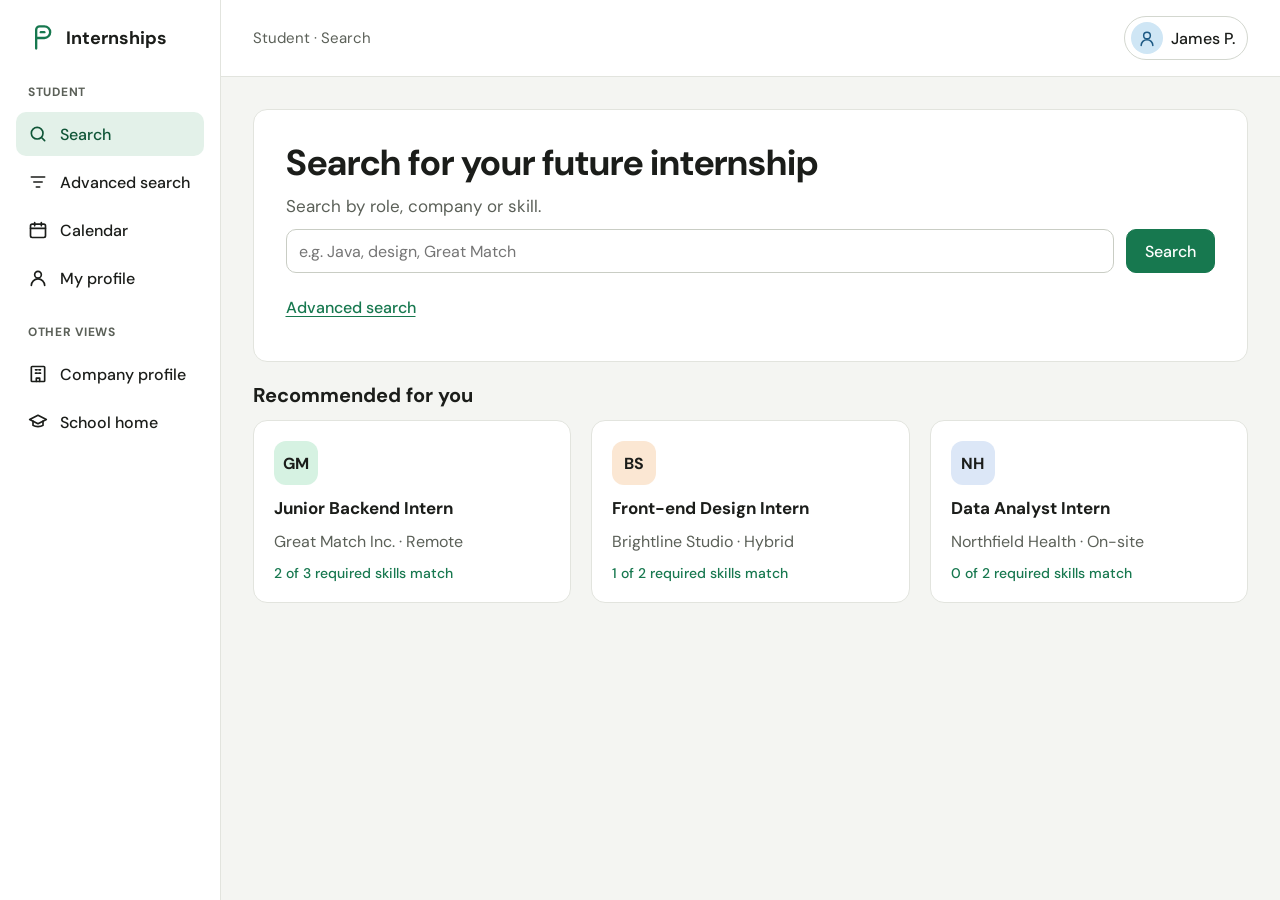
==== index.html @ 623d7b0b "Add files via upload" ====
<!doctype html>
<html lang="en">
<head>
  <meta charset="utf-8">
  <meta name="viewport" content="width=device-width, initial-scale=1">
  <title>Internships — Prototype</title>
  <link rel="preconnect" href="https://fonts.googleapis.com">
  <link href="https://fonts.googleapis.com/css2?family=DM+Sans:opsz,wght@9..40,400;9..40,500;9..40,700&display=swap" rel="stylesheet">
  <link rel="stylesheet" href="styles.css">
</head>
<body>
  <div id="app"></div>
  <script src="app.js"></script>
</body>
</html>
---- styles.css ----
:root {
  --bg: #F4F5F2;
  --surface: #FFFFFF;
  --ink: #1B1D1A;
  --ink-2: #3A3E37;
  --muted: #5B6058;
  --line: #E2E4DE;
  --soft: #EEF0EB;
  --accent: #17784F;
  --accent-dark: #0F5537;
  --accent-soft: #E3F1E9;
  --warn: #8A3A08;
  --warn-soft: #FBEADD;
}

* { box-sizing: border-box; }
body { margin: 0; background: var(--bg); color: var(--ink); font-family: 'DM Sans', system-ui, sans-serif; }
button, input, select, textarea { font: inherit; color: inherit; }
h1, h2, p { margin: 0; }
a { color: var(--accent); }

.sr-only { position: absolute; width: 1px; height: 1px; overflow: hidden; clip: rect(0 0 0 0); white-space: nowrap; }

/* Layout */
.shell { min-height: 100vh; display: flex; flex-wrap: wrap; align-items: stretch; position: relative; }
.sidebar { flex: 1 1 220px; max-width: 100%; padding: 24px 16px; background: var(--surface); border-right: 1px solid var(--line); display: flex; flex-direction: column; gap: 4px; }
.brand { display: flex; align-items: center; gap: 10px; padding: 0 12px 20px; font-weight: 700; font-size: 18px; }
.nav-label { font-size: 12px; font-weight: 700; letter-spacing: .06em; text-transform: uppercase; color: var(--muted); padding: 8px 12px; }
.nav-label.spaced { padding-top: 20px; }
.content { flex: 999 1 560px; min-width: 0; display: flex; flex-direction: column; }
.topbar { display: flex; align-items: center; justify-content: space-between; gap: 16px; padding: 16px 32px; border-bottom: 1px solid var(--line); background: var(--surface); }
.crumb { font-size: 15px; color: var(--muted); }
main { padding: 32px; max-width: 1080px; width: 100%; }
.stack { display: flex; flex-direction: column; gap: 20px; }
.stack-sm { display: flex; flex-direction: column; gap: 12px; }
.grid { display: grid; grid-template-columns: repeat(auto-fit, minmax(240px, 1fr)); gap: 20px; align-items: start; }
.grid-wide { display: grid; grid-template-columns: repeat(auto-fit, minmax(280px, 1fr)); gap: 20px; align-items: start; }
.row { display: flex; gap: 12px; flex-wrap: wrap; align-items: center; }
.between { justify-content: space-between; }

/* Components */
.card { background: var(--surface); border: 1px solid var(--line); border-radius: 14px; padding: 24px; }
.card.lg { padding: 32px; }
.btn { display: inline-flex; align-items: center; justify-content: center; gap: 8px; min-height: 44px; padding: 0 18px; border-radius: 10px; border: 1px solid #D3D7CF; background: var(--surface); cursor: pointer; font-weight: 500; }
.btn:hover { background: var(--soft); }
.btn-primary { background: var(--accent); border-color: var(--accent); color: #fff; }
.btn-primary:hover { background: var(--accent-dark); }
.link { background: none; border: 0; padding: 0; min-height: 44px; color: var(--accent); font-weight: 500; cursor: pointer; text-decoration: underline; text-underline-offset: 3px; text-align: left; }
.link.tight { min-height: 32px; }
.nav { display: flex; align-items: center; gap: 12px; width: 100%; min-height: 44px; padding: 0 12px; border: 0; border-radius: 10px; background: transparent; cursor: pointer; text-align: left; font-weight: 500; }
.nav:hover { background: #E9ECE6; }
.nav.active { background: var(--accent-soft); color: var(--accent-dark); }
.chip { display: inline-flex; align-items: center; gap: 6px; padding: 4px 10px; border-radius: 999px; background: var(--soft); font-size: 14px; }
.chip.ok { background: var(--accent-soft); color: var(--accent-dark); }
.chip.warn { background: var(--warn-soft); color: var(--warn); }
.chip.big { padding: 10px 16px; font-weight: 500; }
.chips { display: flex; flex-wrap: wrap; gap: 8px; }
.field { min-height: 44px; padding: 0 12px; border: 1px solid #C9CDC4; border-radius: 10px; background: var(--surface); width: 100%; }
.label { font-weight: 500; }
.muted { color: var(--muted); }
.body { line-height: 1.6; color: var(--ink-2); }
.eyebrow { font-size: 13px; font-weight: 700; text-transform: uppercase; letter-spacing: .05em; color: var(--muted); }
.match { font-size: 14px; font-weight: 500; color: var(--accent); }

.row-btn { display: flex; gap: 16px; align-items: flex-start; width: 100%; text-align: left; padding: 20px; border: 1px solid var(--line); border-radius: 14px; background: var(--surface); cursor: pointer; }
.row-btn:hover { border-color: var(--accent); }
.row-btn.col { flex-direction: column; gap: 12px; }
.logo { flex: none; border-radius: 12px; display: flex; align-items: center; justify-content: center; font-weight: 700; }
.avatar { flex: none; border-radius: 50%; background: #CFE6F5; display: flex; align-items: center; justify-content: center; color: #1E5A84; font-weight: 700; }

.toast { margin: 20px 32px 0; padding: 12px 16px; border-radius: 12px; background: var(--accent-soft); color: var(--accent-dark); display: flex; align-items: center; justify-content: space-between; gap: 12px; font-weight: 500; }
.toast .link { color: var(--accent-dark); }

.skill-row { display: flex; align-items: center; justify-content: space-between; gap: 12px; padding: 10px 0; border-top: 1px solid var(--line); }

/* Calendar */
.cal-head, .cal-grid { display: grid; grid-template-columns: repeat(7, minmax(0, 1fr)); gap: 6px; }
.cal-head { font-size: 13px; font-weight: 700; color: var(--muted); text-align: center; }
.day { aspect-ratio: 1 / 1; min-height: 44px; border: 1px solid var(--line); border-radius: 10px; background: var(--surface); cursor: pointer; display: flex; flex-direction: column; align-items: flex-start; justify-content: space-between; padding: 8px; font-weight: 500; }
.day:hover { border-color: var(--accent); }
.day.today { border-color: var(--ink); }
.day.selected { background: var(--accent); color: #fff; border-color: var(--accent); }
.dot { width: 8px; height: 8px; border-radius: 50%; background: var(--accent); }
.day.selected .dot { background: #fff; }
.event { padding: 12px; border-radius: 10px; background: var(--accent-soft); }
.mini { display: grid; grid-template-columns: repeat(7, minmax(0, 1fr)); gap: 2px; font-size: 13px; text-align: center; }
.mini span { padding: 6px 0; border-radius: 6px; }
.mini .has { background: var(--accent-soft); color: var(--accent-dark); font-weight: 700; }
.mini .today { outline: 1px solid var(--ink); }
.note { padding: 12px; border-radius: 10px; background: var(--soft); line-height: 1.5; }

/* Modal */
.overlay { position: fixed; inset: 0; background: rgba(27, 29, 26, .45); display: flex; align-items: flex-start; justify-content: center; padding: 96px 16px; }
.modal { width: 100%; max-width: 480px; }
.chip-x { border: 0; background: transparent; cursor: pointer; width: 28px; height: 28px; border-radius: 50%; }
.chip-x:hover { background: rgba(0, 0, 0, .08); }

@media (max-width: 640px) {
  main { padding: 20px 16px; }
  .topbar { padding: 12px 16px; }
  .toast { margin: 16px 16px 0; }
}
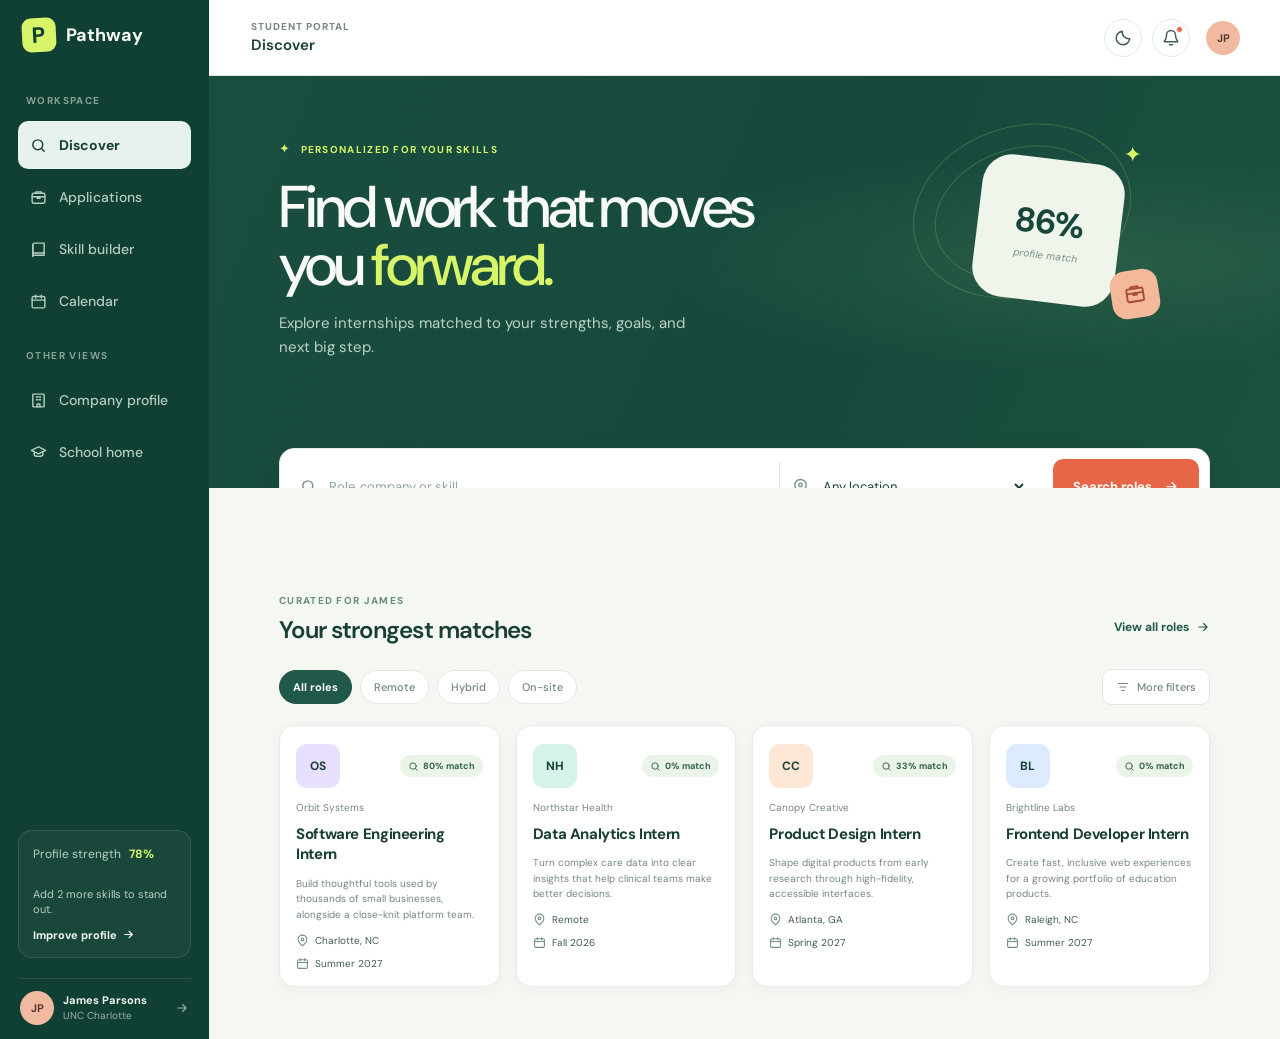
==== commit 9d7fff83: "Let copilot go nuts in accordance with sprint 1 step 4" ====
--- a/index.html
+++ b/index.html
@@ -3,7 +3,7 @@
 <head>
   <meta charset="utf-8">
   <meta name="viewport" content="width=device-width, initial-scale=1">
-  <title>Internships — Prototype</title>
+  <title>Pathway — Student Portal</title>
   <link rel="preconnect" href="https://fonts.googleapis.com">
   <link href="https://fonts.googleapis.com/css2?family=DM+Sans:opsz,wght@9..40,400;9..40,500;9..40,700&display=swap" rel="stylesheet">
   <link rel="stylesheet" href="styles.css">
--- a/styles.css
+++ b/styles.css
@@ -1,20 +1,57 @@
 :root {
-  --bg: #F4F5F2;
+  --bg: #F5F7F2;
   --surface: #FFFFFF;
-  --ink: #1B1D1A;
-  --ink-2: #3A3E37;
-  --muted: #5B6058;
-  --line: #E2E4DE;
-  --soft: #EEF0EB;
-  --accent: #17784F;
-  --accent-dark: #0F5537;
-  --accent-soft: #E3F1E9;
-  --warn: #8A3A08;
+  --ink: #183F35;
+  --ink-2: #405B52;
+  --muted: #75877E;
+  --line: #E2E9E3;
+  --soft: #EEF3EF;
+  --accent: #205849;
+  --accent-dark: #123F34;
+  --accent-soft: #E5F1EB;
+  --warn: #A55225;
   --warn-soft: #FBEADD;
+  --control-border: #D9E2DC;
+  --field-border: #D9E2DC;
+  --nav-hover: #25594D;
+  --sidebar: #103F34;
+  --highlight: #D8F56A;
+  --coral: #E76648;
+  --coral-hover: #D9573A;
+  --card-shadow: 0 8px 26px rgba(24, 63, 53, .045);
+  --avatar-bg: #CFE6F5;
+  --avatar-ink: #1E5A84;
+  color-scheme: light;
+}
+
+:root[data-theme="dark"] {
+  --bg: #151E1A;
+  --surface: #202B25;
+  --ink: #EAF2EB;
+  --ink-2: #C2D2C7;
+  --muted: #9BAEA2;
+  --line: #36483D;
+  --soft: #2B3A31;
+  --accent: #8AD5A8;
+  --accent-dark: #B5E8C7;
+  --accent-soft: #263D30;
+  --warn: #FFC18F;
+  --warn-soft: #493426;
+  --control-border: #45574A;
+  --field-border: #45574A;
+  --nav-hover: #25594D;
+  --sidebar: #0C3028;
+  --highlight: #D8F56A;
+  --coral: #E76648;
+  --coral-hover: #D9573A;
+  --card-shadow: 0 8px 26px rgba(0, 0, 0, .14);
+  --avatar-bg: #294354;
+  --avatar-ink: #B4DDF5;
+  color-scheme: dark;
 }
 
 * { box-sizing: border-box; }
-body { margin: 0; background: var(--bg); color: var(--ink); font-family: 'DM Sans', system-ui, sans-serif; }
+body { margin: 0; min-height: 100vh; background: var(--bg); color: var(--ink); font-family: 'DM Sans', system-ui, sans-serif; }
 button, input, select, textarea { font: inherit; color: inherit; }
 h1, h2, p { margin: 0; }
 a { color: var(--accent); }
@@ -22,15 +59,18 @@
 .sr-only { position: absolute; width: 1px; height: 1px; overflow: hidden; clip: rect(0 0 0 0); white-space: nowrap; }
 
 /* Layout */
-.shell { min-height: 100vh; display: flex; flex-wrap: wrap; align-items: stretch; position: relative; }
-.sidebar { flex: 1 1 220px; max-width: 100%; padding: 24px 16px; background: var(--surface); border-right: 1px solid var(--line); display: flex; flex-direction: column; gap: 4px; }
-.brand { display: flex; align-items: center; gap: 10px; padding: 0 12px 20px; font-weight: 700; font-size: 18px; }
+.shell { min-height: 100vh; display: flex; align-items: stretch; position: relative; }
+.sidebar { flex: 0 0 clamp(170px, 16.3vw, 248px); width: clamp(170px, 16.3vw, 248px); min-height: 100vh; padding: 18px 18px 14px; background: var(--sidebar); color: #E9F1EB; display: flex; flex-direction: column; gap: 4px; }
+.brand { display: flex; align-items: center; gap: 10px; padding: 0 4px 24px; font-weight: 700; font-size: 18px; color: #F6FAF6; border: 0; background: transparent; cursor: pointer; text-align: left; }
+.brand-mark { width: 34px; height: 34px; display: grid; place-items: center; border-radius: 9px; background: var(--highlight); color: var(--sidebar); font-size: 22px; font-weight: 800; transform: rotate(-3deg); }
 .nav-label { font-size: 12px; font-weight: 700; letter-spacing: .06em; text-transform: uppercase; color: var(--muted); padding: 8px 12px; }
 .nav-label.spaced { padding-top: 20px; }
 .content { flex: 999 1 560px; min-width: 0; display: flex; flex-direction: column; }
-.topbar { display: flex; align-items: center; justify-content: space-between; gap: 16px; padding: 16px 32px; border-bottom: 1px solid var(--line); background: var(--surface); }
-.crumb { font-size: 15px; color: var(--muted); }
-main { padding: 32px; max-width: 1080px; width: 100%; }
+.topbar { min-height: 76px; display: flex; align-items: center; justify-content: space-between; gap: 16px; padding: 12px 42px; border-bottom: 1px solid var(--line); background: var(--surface); }
+.topbar-title { display: flex; flex-direction: column; gap: 2px; }
+.topbar-title > span { font-size: 10px; color: var(--muted); font-weight: 700; letter-spacing: .1em; text-transform: uppercase; }
+.crumb { font-size: 15px; color: var(--ink); font-weight: 600; }
+main { padding: 32px; max-width: 1200px; width: 100%; }
 .stack { display: flex; flex-direction: column; gap: 20px; }
 .stack-sm { display: flex; flex-direction: column; gap: 12px; }
 .grid { display: grid; grid-template-columns: repeat(auto-fit, minmax(240px, 1fr)); gap: 20px; align-items: start; }
@@ -41,21 +81,21 @@
 /* Components */
 .card { background: var(--surface); border: 1px solid var(--line); border-radius: 14px; padding: 24px; }
 .card.lg { padding: 32px; }
-.btn { display: inline-flex; align-items: center; justify-content: center; gap: 8px; min-height: 44px; padding: 0 18px; border-radius: 10px; border: 1px solid #D3D7CF; background: var(--surface); cursor: pointer; font-weight: 500; }
+.btn { display: inline-flex; align-items: center; justify-content: center; gap: 8px; min-height: 44px; padding: 0 18px; border-radius: 10px; border: 1px solid var(--control-border); background: var(--surface); cursor: pointer; font-weight: 500; }
 .btn:hover { background: var(--soft); }
 .btn-primary { background: var(--accent); border-color: var(--accent); color: #fff; }
 .btn-primary:hover { background: var(--accent-dark); }
 .link { background: none; border: 0; padding: 0; min-height: 44px; color: var(--accent); font-weight: 500; cursor: pointer; text-decoration: underline; text-underline-offset: 3px; text-align: left; }
 .link.tight { min-height: 32px; }
 .nav { display: flex; align-items: center; gap: 12px; width: 100%; min-height: 44px; padding: 0 12px; border: 0; border-radius: 10px; background: transparent; cursor: pointer; text-align: left; font-weight: 500; }
-.nav:hover { background: #E9ECE6; }
+.nav:hover { background: var(--nav-hover); }
 .nav.active { background: var(--accent-soft); color: var(--accent-dark); }
 .chip { display: inline-flex; align-items: center; gap: 6px; padding: 4px 10px; border-radius: 999px; background: var(--soft); font-size: 14px; }
 .chip.ok { background: var(--accent-soft); color: var(--accent-dark); }
 .chip.warn { background: var(--warn-soft); color: var(--warn); }
 .chip.big { padding: 10px 16px; font-weight: 500; }
 .chips { display: flex; flex-wrap: wrap; gap: 8px; }
-.field { min-height: 44px; padding: 0 12px; border: 1px solid #C9CDC4; border-radius: 10px; background: var(--surface); width: 100%; }
+.field { min-height: 44px; padding: 0 12px; border: 1px solid var(--field-border); border-radius: 10px; background: var(--surface); width: 100%; }
 .label { font-weight: 500; }
 .muted { color: var(--muted); }
 .body { line-height: 1.6; color: var(--ink-2); }
@@ -66,7 +106,7 @@
 .row-btn:hover { border-color: var(--accent); }
 .row-btn.col { flex-direction: column; gap: 12px; }
 .logo { flex: none; border-radius: 12px; display: flex; align-items: center; justify-content: center; font-weight: 700; }
-.avatar { flex: none; border-radius: 50%; background: #CFE6F5; display: flex; align-items: center; justify-content: center; color: #1E5A84; font-weight: 700; }
+.avatar { flex: none; border-radius: 50%; background: var(--avatar-bg); display: flex; align-items: center; justify-content: center; color: var(--avatar-ink); font-weight: 700; }
 
 .toast { margin: 20px 32px 0; padding: 12px 16px; border-radius: 12px; background: var(--accent-soft); color: var(--accent-dark); display: flex; align-items: center; justify-content: space-between; gap: 12px; font-weight: 500; }
 .toast .link { color: var(--accent-dark); }
@@ -98,5 +138,333 @@
 @media (max-width: 640px) {
   main { padding: 20px 16px; }
   .topbar { padding: 12px 16px; }
+  .topbar-actions { gap: 8px; }
+  .topbar-actions .btn { padding-right: 10px; padding-left: 10px; }
   .toast { margin: 16px 16px 0; }
 }
+
+/* Pathway discovery shell */
+.nav-label { color: #87A398; font-size: 10px; letter-spacing: .14em; padding: 14px 8px 10px; }
+.nav-label.spaced { padding-top: 20px; }
+.nav {
+  color: #B6CCC2;
+  min-height: 48px;
+  gap: 12px;
+  padding: 0 12px;
+  font-size: 14px;
+  font-weight: 500;
+}
+.nav svg { width: 17px; height: 17px; flex: none; }
+.nav:hover { color: #fff; background: var(--nav-hover); }
+.nav.active { color: #173F35; background: #E8F2EC; font-weight: 700; }
+.sidebar-spacer { flex: 1 1 auto; min-height: 20px; }
+.profile-strength {
+  display: flex;
+  flex-direction: column;
+  gap: 10px;
+  margin: 0 0 16px;
+  padding: 15px 14px;
+  border: 1px solid rgba(200, 230, 215, .13);
+  border-radius: 14px;
+  color: #B7CEC3;
+  background: rgba(255, 255, 255, .045);
+  text-align: left;
+  cursor: pointer;
+}
+.profile-strength:hover { background: rgba(255, 255, 255, .09); }
+.profile-strength__heading { display: flex; justify-content: space-between; gap: 8px; font-size: 12px; }
+.profile-strength__heading strong { color: var(--highlight); }
+.profile-strength__track { height: 5px; overflow: hidden; border-radius: 99px; background: rgba(255, 255, 255, .16); }
+.profile-strength__track span { display: block; height: 100%; border-radius: inherit; background: var(--highlight); }
+.profile-strength__hint { max-width: 170px; font-size: 11px; line-height: 1.4; }
+.profile-strength__link { display: inline-flex; align-items: center; gap: 5px; color: #F1F6F1; font-size: 11px; font-weight: 700; }
+.profile-strength__link svg { width: 13px; height: 13px; }
+.sidebar-user {
+  display: flex;
+  align-items: center;
+  gap: 9px;
+  width: 100%;
+  min-width: 0;
+  padding: 12px 2px 0;
+  border: 0;
+  border-top: 1px solid rgba(200, 230, 215, .12);
+  color: #F1F6F1;
+  background: transparent;
+  text-align: left;
+  cursor: pointer;
+}
+.user-initials, .topbar-avatar span { display: grid; place-items: center; flex: none; border-radius: 50%; background: #F1B99F; color: #53392F; font-size: 11px; font-weight: 700; }
+.user-initials { width: 34px; height: 34px; }
+.sidebar-user__copy { display: flex; flex: 1; min-width: 0; flex-direction: column; gap: 2px; }
+.sidebar-user__copy strong { overflow: hidden; font-size: 11px; text-overflow: ellipsis; white-space: nowrap; }
+.sidebar-user__copy small { color: #9BB5A9; font-size: 10px; }
+.sidebar-user > svg { width: 14px; height: 14px; color: #95B0A4; }
+.topbar-actions { gap: 10px; }
+.icon-button, .topbar-avatar {
+  position: relative;
+  display: grid;
+  flex: none;
+  width: 38px;
+  height: 38px;
+  place-items: center;
+  border: 1px solid var(--line);
+  border-radius: 50%;
+  background: var(--surface);
+  color: var(--ink-2);
+  cursor: pointer;
+}
+.icon-button:hover, .topbar-avatar:hover { border-color: var(--accent); background: var(--soft); }
+.icon-button svg { width: 18px; height: 18px; }
+.topbar-avatar { border: 0; background: transparent; }
+.topbar-avatar span { width: 34px; height: 34px; font-size: 11px; }
+.notification-dot { position: absolute; top: 6px; right: 6px; width: 7px; height: 7px; border: 1px solid var(--surface); border-radius: 50%; background: #E76648; }
+.app-main { width: 100%; max-width: 1280px; margin: 0 auto; padding: 38px 42px 56px; }
+.card { box-shadow: var(--card-shadow); }
+.btn-primary { color: #fff; }
+.toast { margin: 16px 42px 0; }
+
+/* Discovery screen */
+.discover-main { width: 100%; max-width: none; padding: 0; }
+.discover-page { min-height: calc(100vh - 76px); background: var(--bg); }
+.discover-hero {
+  position: relative;
+  overflow: hidden;
+  padding: 64px clamp(36px, 5.5vw, 84px) 0;
+  color: #F3F8F3;
+  background:
+    radial-gradient(ellipse at 82% 45%, rgba(84, 138, 91, .26), transparent 34%),
+    linear-gradient(113deg, #194D40 0%, #174A3D 58%, #1B503F 100%);
+}
+.discover-hero__copy { position: relative; z-index: 1; max-width: 620px; min-height: 290px; }
+.hero-eyebrow, .section-eyebrow {
+  color: #658E7C;
+  font-size: 10px;
+  font-weight: 700;
+  letter-spacing: .13em;
+  line-height: 1.4;
+  text-transform: uppercase;
+}
+.hero-eyebrow { margin-bottom: 20px; color: var(--highlight); }
+.hero-eyebrow span { padding-right: 6px; font-size: 13px; }
+.discover-hero h1 {
+  margin: 0;
+  color: #F8FAF7;
+  font-size: clamp(40px, 4.6vw, 72px);
+  font-weight: 500;
+  letter-spacing: -.055em;
+  line-height: .99;
+}
+.discover-hero h1 span { color: var(--highlight); }
+.hero-description { max-width: 440px; margin-top: 16px; color: #BED1C8; font-size: 15px; line-height: 1.6; }
+.match-art { position: absolute; top: 36px; right: clamp(50px, 9vw, 140px); width: 270px; height: 216px; }
+.match-art__orbit { position: absolute; top: 14px; left: 16px; width: 222px; height: 170px; border: 1px solid rgba(216, 245, 106, .19); border-radius: 50%; transform: rotate(-17deg); }
+.match-art__orbit--two { top: 36px; left: 38px; width: 178px; height: 130px; }
+.match-art__score {
+  position: absolute;
+  top: 47px;
+  left: 82px;
+  display: flex;
+  width: 143px;
+  height: 143px;
+  flex-direction: column;
+  align-items: center;
+  justify-content: center;
+  gap: 4px;
+  border-radius: 30px;
+  color: #17473B;
+  background: #F0F5EB;
+  transform: rotate(7deg);
+}
+.match-art__score strong { font-size: 34px; letter-spacing: -.04em; }
+.match-art__score small { color: #718C80; font-size: 10px; font-style: italic; }
+.match-art__star { position: absolute; top: 28px; right: 23px; color: var(--highlight); font-size: 22px; }
+.match-art__briefcase { position: absolute; right: 6px; bottom: 10px; display: grid; width: 48px; height: 48px; place-items: center; border-radius: 15px; color: #A54B31; background: #F4B89B; transform: rotate(-9deg); }
+.match-art__briefcase svg { width: 22px; height: 22px; }
+.discover-search {
+  position: relative;
+  z-index: 2;
+  display: flex;
+  align-items: center;
+  gap: 14px;
+  min-height: 76px;
+  margin: 18px 0 -36px;
+  padding: 10px;
+  border: 1px solid #E5EBE5;
+  border-radius: 15px;
+  background: var(--surface);
+  box-shadow: 0 14px 32px rgba(8, 41, 31, .12);
+}
+.discover-search__keyword, .discover-search__location { display: flex; min-width: 0; align-items: center; gap: 10px; color: #789187; }
+.discover-search__keyword { flex: 1 1 400px; padding: 0 10px; }
+.discover-search__keyword svg, .discover-search__location svg { width: 17px; height: 17px; flex: none; }
+.discover-search input, .discover-search select { width: 100%; min-width: 0; height: 48px; border: 0; outline: 0; color: var(--ink); background: transparent; font-size: 13px; }
+.discover-search input::placeholder { color: #92A49A; }
+.discover-search__location { flex: 0 1 260px; padding: 0 12px; border-left: 1px solid var(--line); }
+.discover-search select { cursor: pointer; }
+.search-submit {
+  display: inline-flex;
+  min-height: 54px;
+  flex: none;
+  align-items: center;
+  justify-content: center;
+  gap: 12px;
+  padding: 0 20px;
+  border: 0;
+  border-radius: 10px;
+  color: #fff;
+  background: var(--coral);
+  cursor: pointer;
+  font-size: 13px;
+  font-weight: 700;
+}
+.search-submit:hover { background: var(--coral-hover); }
+.search-submit svg { width: 15px; height: 15px; }
+.discover-body { padding: 106px clamp(36px, 5.5vw, 84px) 52px; }
+.section-heading { display: flex; align-items: flex-end; justify-content: space-between; gap: 16px; margin-bottom: 24px; }
+.section-heading h2 { margin-top: 6px; font-size: 24px; font-weight: 600; letter-spacing: -.04em; }
+.text-action { display: inline-flex; min-height: 36px; align-items: center; gap: 7px; padding: 0; border: 0; color: var(--accent); background: transparent; cursor: pointer; font-size: 12px; font-weight: 700; white-space: nowrap; }
+.text-action:hover { color: var(--coral); }
+.text-action svg { width: 14px; height: 14px; }
+.discovery-controls { display: flex; align-items: center; justify-content: space-between; gap: 16px; margin-bottom: 20px; }
+.role-filters { display: flex; flex-wrap: wrap; gap: 8px; }
+.role-filter, .more-filters {
+  display: inline-flex;
+  min-height: 34px;
+  align-items: center;
+  justify-content: center;
+  gap: 7px;
+  padding: 0 13px;
+  border: 1px solid var(--line);
+  border-radius: 999px;
+  color: var(--muted);
+  background: var(--surface);
+  cursor: pointer;
+  font-size: 11px;
+  font-weight: 500;
+}
+.role-filter:hover, .more-filters:hover { border-color: #9BB8A9; color: var(--ink); }
+.role-filter.is-active { border-color: var(--accent); color: #fff; background: var(--accent); font-weight: 700; }
+.more-filters { min-height: 36px; border-radius: 9px; }
+.more-filters svg { width: 14px; height: 14px; }
+.extra-filters { display: flex; align-items: center; gap: 12px; margin: -4px 0 18px; padding: 14px; border: 1px solid var(--line); border-radius: 12px; background: var(--surface); }
+.extra-filters label { color: var(--muted); font-size: 12px; font-weight: 600; }
+.extra-filters select { min-height: 36px; padding: 0 30px 0 10px; border: 1px solid var(--field-border); border-radius: 8px; color: var(--ink); background: var(--surface); font: inherit; font-size: 12px; }
+.internship-grid { display: grid; grid-template-columns: repeat(4, minmax(0, 1fr)); gap: 16px; align-items: stretch; }
+.internship-card {
+  display: flex;
+  min-width: 0;
+  min-height: 250px;
+  flex-direction: column;
+  align-items: stretch;
+  gap: 10px;
+  padding: 18px 16px 16px;
+  border: 1px solid #E5EBE5;
+  border-radius: 15px;
+  color: var(--ink);
+  background: var(--surface);
+  box-shadow: 0 4px 14px rgba(24, 63, 53, .035);
+  cursor: pointer;
+  text-align: left;
+  transition: border-color .16s ease, box-shadow .16s ease, transform .16s ease;
+}
+.internship-card:hover { transform: translateY(-2px); border-color: #9FC5B0; box-shadow: var(--card-shadow); }
+.internship-card:focus-visible, .nav:focus-visible, .btn:focus-visible, .text-action:focus-visible, .role-filter:focus-visible { outline: 3px solid #B9D94C; outline-offset: 2px; }
+.internship-card__top { display: flex; align-items: center; justify-content: space-between; gap: 6px; margin-bottom: 3px; }
+.company-mark { display: grid; width: 44px; height: 44px; flex: none; place-items: center; border-radius: 11px; color: var(--ink); background: var(--company-tint); font-size: 12px; font-weight: 700; }
+.match-badge { display: inline-flex; align-items: center; gap: 4px; padding: 5px 8px; border-radius: 99px; color: #316148; background: #EAF4E8; font-size: 9px; font-weight: 700; white-space: nowrap; }
+.match-badge svg { width: 11px; height: 11px; }
+.company-name { color: var(--muted); font-size: 10px; }
+.internship-title { max-width: 230px; font-size: 15px; font-weight: 700; letter-spacing: -.025em; line-height: 1.35; }
+.internship-summary { min-height: 48px; margin-top: 1px; color: var(--muted); font-size: 10px; line-height: 1.55; }
+.internship-meta { display: flex; align-items: center; gap: 6px; color: var(--ink-2); font-size: 10px; }
+.internship-meta svg { width: 13px; height: 13px; flex: none; color: #749083; }
+.empty-state { display: flex; min-height: 180px; grid-column: 1 / -1; flex-direction: column; align-items: center; justify-content: center; gap: 12px; padding: 26px; border: 1px dashed var(--control-border); border-radius: 16px; color: var(--muted); text-align: center; }
+.empty-state strong { color: var(--ink); font-size: 16px; }
+.empty-state span { max-width: 420px; font-size: 13px; line-height: 1.5; }
+.page-intro { display: flex; align-items: center; justify-content: space-between; gap: 20px; }
+.page-intro h1 { margin: 5px 0 6px; font-size: 30px; letter-spacing: -.04em; }
+.page-intro .muted { font-size: 14px; }
+.application-card { display: flex; min-width: 0; flex-direction: column; gap: 18px; padding: 20px; border: 1px solid var(--line); border-radius: 15px; background: var(--surface); box-shadow: var(--card-shadow); }
+.application-card__heading { display: flex; align-items: center; gap: 13px; }
+.application-card__heading > span:last-child { display: flex; flex-direction: column; gap: 4px; }
+.application-card__heading strong { font-size: 14px; }
+.application-card__heading > span:last-child > span { color: var(--muted); font-size: 12px; }
+.application-status { display: flex; align-items: center; gap: 7px; color: var(--accent); font-size: 11px; font-weight: 600; }
+.application-status > span { width: 7px; height: 7px; border-radius: 50%; background: #53A77A; }
+.skill-builder-card { display: flex; align-items: center; justify-content: space-between; gap: 20px; }
+.skill-builder-card h2 { margin: 5px 0; font-size: 20px; }
+.skill-builder-card p:last-child { font-size: 13px; }
+.subheading { font-size: 18px; }
+.course-list { display: flex; flex-direction: column; gap: 10px; }
+.course-card { display: flex; align-items: center; gap: 14px; padding: 16px; border: 1px solid var(--line); border-radius: 13px; background: var(--surface); }
+.course-card__icon { display: grid; width: 42px; height: 42px; flex: none; place-items: center; border-radius: 11px; color: var(--accent); background: var(--accent-soft); }
+.course-card__icon svg { width: 20px; height: 20px; }
+.course-card__copy { display: flex; flex: 1; flex-direction: column; gap: 4px; }
+.course-card__copy strong { font-size: 13px; }
+.course-card__copy span { color: var(--muted); font-size: 11px; }
+
+@media (max-width: 1250px) {
+  .internship-grid { grid-template-columns: repeat(3, minmax(0, 1fr)); }
+  .match-art { right: 5vw; }
+}
+@media (max-width: 1000px) {
+  .internship-grid { grid-template-columns: repeat(2, minmax(0, 1fr)); }
+  .discover-hero { padding-right: 36px; padding-left: 36px; }
+  .discover-body { padding-right: 36px; padding-left: 36px; }
+  .match-art { display: none; }
+  .app-main { padding: 30px 28px 44px; }
+  .topbar { padding-right: 28px; padding-left: 28px; }
+}
+@media (max-width: 760px) {
+  .shell { display: block; }
+  .sidebar { position: static; width: 100%; min-height: 0; flex-direction: row; flex-wrap: wrap; align-items: center; gap: 4px; padding: 12px 16px 10px; }
+  .brand { width: 100%; padding: 0 2px 8px; }
+  .nav-label, .sidebar-spacer, .profile-strength, .sidebar-user { display: none; }
+  .nav { width: auto; min-height: 40px; flex: none; padding: 0 10px; font-size: 12px; }
+  .nav svg { width: 15px; height: 15px; }
+  .topbar { min-height: 64px; padding: 10px 18px; }
+  .app-main { padding: 26px 18px 38px; }
+  .toast { margin: 12px 18px 0; }
+  .discover-hero { padding: 42px 22px 0; }
+  .discover-hero__copy { min-height: 202px; max-width: 530px; }
+  .discover-hero h1 { font-size: clamp(38px, 8vw, 52px); }
+  .hero-description { max-width: 380px; font-size: 13px; }
+  .match-art { top: 25px; right: -15px; opacity: .48; transform: scale(.65); }
+  .discover-search { flex-wrap: wrap; gap: 4px; margin-top: 12px; padding: 8px; }
+  .discover-search__keyword { flex-basis: calc(100% - 8px); }
+  .discover-search__location { flex: 1 1 130px; border-left: 0; }
+  .discover-search input, .discover-search select { height: 42px; }
+  .search-submit { min-height: 44px; padding: 0 13px; font-size: 11px; }
+  .discover-body { padding: 76px 22px 38px; }
+  .section-heading h2 { font-size: 21px; }
+  .internship-grid { gap: 12px; }
+  .internship-card { min-height: 250px; padding: 15px 13px; }
+}
+@media (max-width: 520px) {
+  .nav { gap: 6px; padding: 0 8px; font-size: 11px; }
+  .nav svg { display: none; }
+  .topbar-title > span { font-size: 9px; }
+  .crumb { font-size: 13px; }
+  .icon-button, .topbar-avatar { width: 34px; height: 34px; }
+  .topbar-avatar span { width: 30px; height: 30px; }
+  .topbar-actions { gap: 6px; }
+  .discover-hero { padding-right: 18px; padding-left: 18px; }
+  .discover-hero__copy { min-height: 190px; }
+  .discover-hero h1 { font-size: 38px; }
+  .hero-eyebrow { font-size: 9px; }
+  .match-art { right: -58px; opacity: .3; }
+  .discover-search__keyword { flex-basis: 100%; }
+  .discover-search__location { flex-basis: 110px; }
+  .search-submit { flex: 1; }
+  .discover-body { padding-right: 16px; padding-left: 16px; }
+  .section-heading { align-items: flex-start; }
+  .section-heading h2 { font-size: 19px; }
+  .section-heading .text-action { font-size: 10px; }
+  .discovery-controls { align-items: flex-start; flex-direction: column; }
+  .more-filters { align-self: flex-end; }
+  .internship-grid { grid-template-columns: 1fr; }
+  .internship-card { min-height: 0; }
+  .internship-summary { min-height: 0; }
+  .skill-builder-card, .course-card { align-items: flex-start; flex-direction: column; }
+  .course-card__copy { flex: none; }
+}
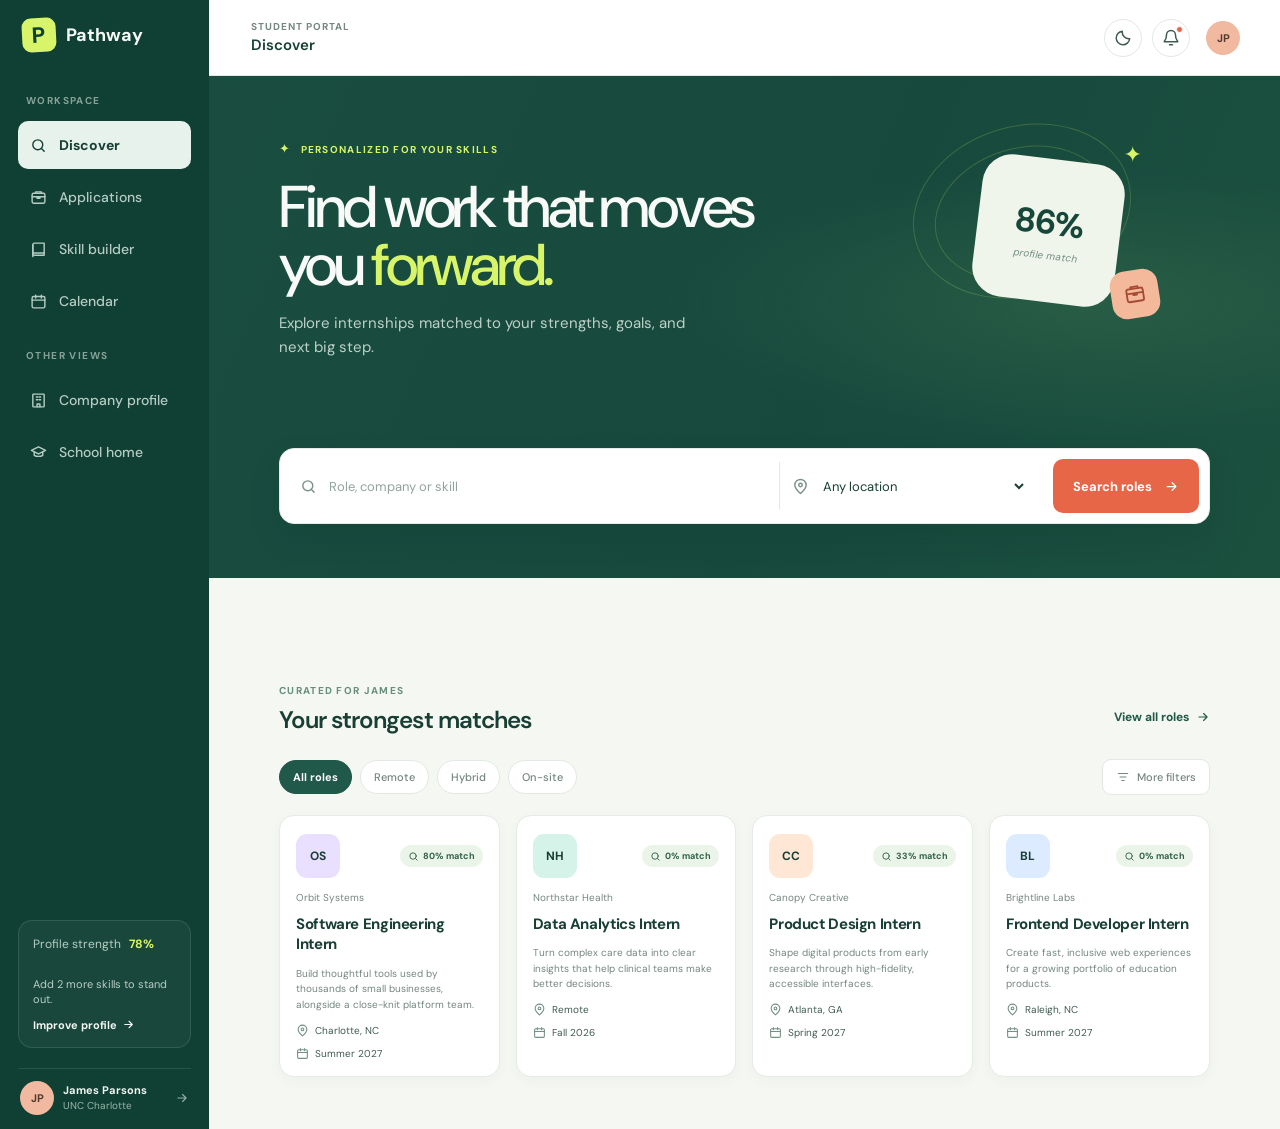
==== commit 6936c48c: "Confetti Fix Fix This time for real" ====
--- a/index.html
+++ b/index.html
@@ -10,6 +10,7 @@
 </head>
 <body>
   <div id="app"></div>
+  <script src="confetti.js"></script>
   <script src="app.js"></script>
 </body>
 </html>
--- a/styles.css
+++ b/styles.css
@@ -230,6 +230,7 @@
   position: relative;
   overflow: hidden;
   padding: 64px clamp(36px, 5.5vw, 84px) 0;
+  padding-bottom: 90px !important;
   color: #F3F8F3;
   background:
     radial-gradient(ellipse at 82% 45%, rgba(84, 138, 91, .26), transparent 34%),
@@ -468,3 +469,28 @@
   .skill-builder-card, .course-card { align-items: flex-start; flex-direction: column; }
   .course-card__copy { flex: none; }
 }
+
+/* Confetti (used by confetti.js) */
+.confetti-layer {
+  position: fixed;
+  inset: 0;
+  pointer-events: none;
+  overflow: hidden;
+  z-index: 9999;
+}
+.confetti-piece {
+  position: absolute;
+  top: -20px;
+  width: var(--w);
+  height: var(--h);
+  background: var(--c);
+  border-radius: 2px;
+  opacity: 0;
+  animation: confetti-fall var(--dur) cubic-bezier(.25,.6,.5,1) var(--delay) forwards;
+}
+.confetti-piece.round { border-radius: 50%; }
+@keyframes confetti-fall {
+  0%   { opacity: 1; transform: translate3d(0, 0, 0) rotate(0deg); }
+  85%  { opacity: 1; }
+  100% { opacity: 0; transform: translate3d(var(--drift), 105vh, 0) rotate(var(--spin)); }
+}
